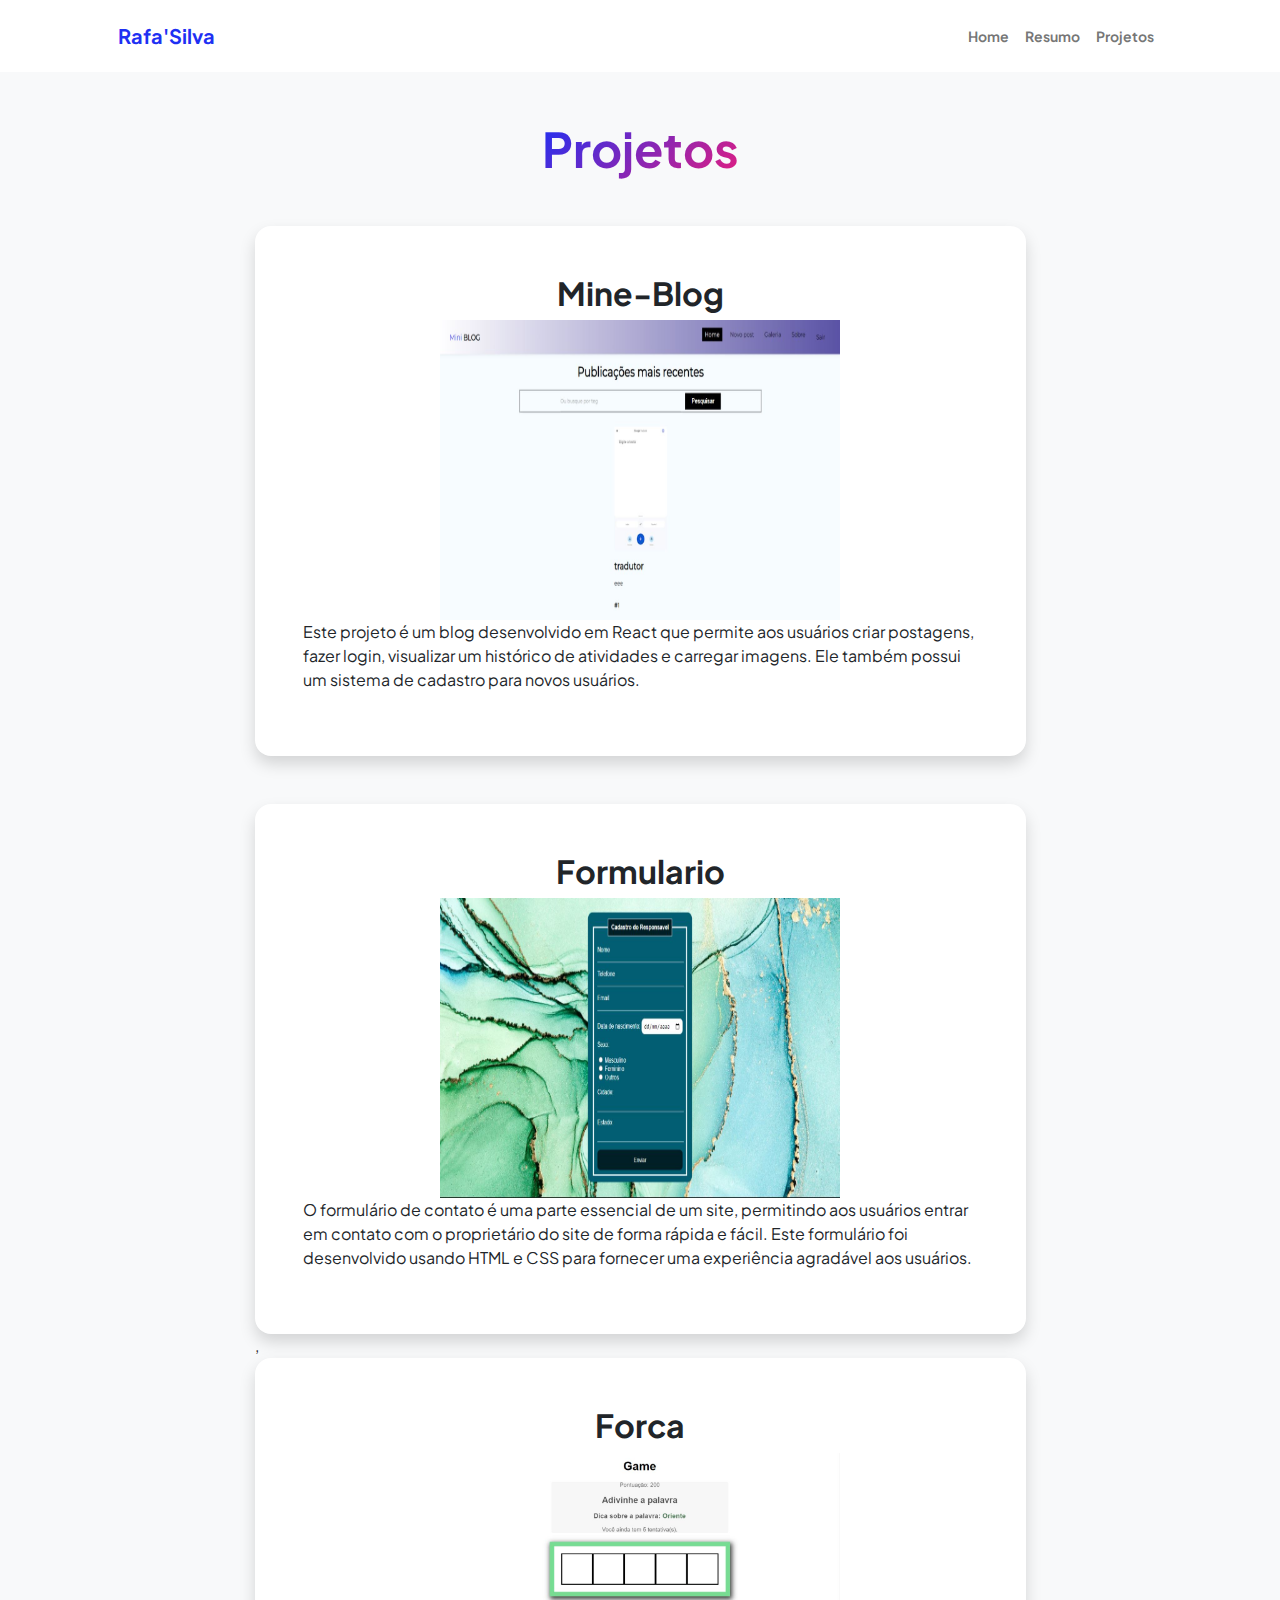
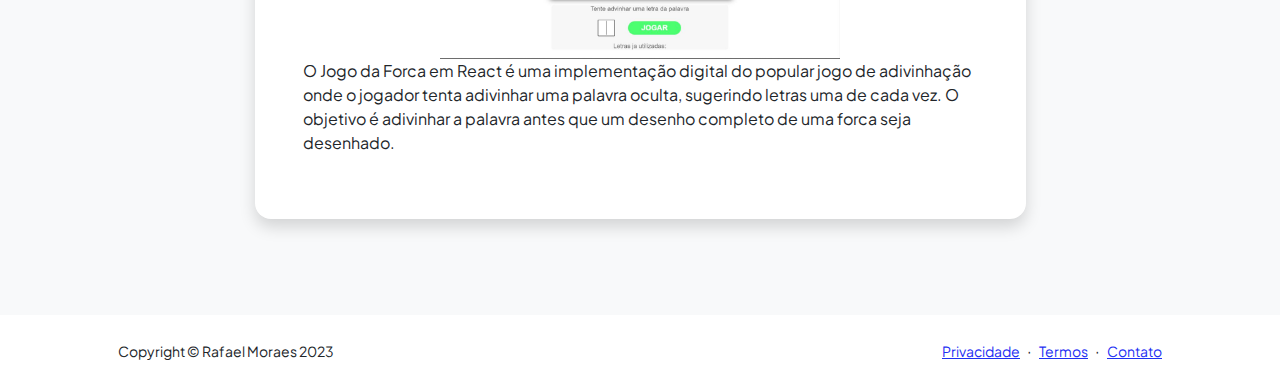
==== projects.html @ 76727541 "Portfilio" ====
<!DOCTYPE html>
<html lang="en">
    <head>
        <meta charset="utf-8" />
        <meta name="viewport" content="width=device-width, initial-scale=1, shrink-to-fit=no" />
        <meta name="description" content="" />
        <meta name="author" content="" />
        <title>Modern Business - Start Bootstrap Template</title>
        <!-- Favicon-->
        <link rel="icon" type="image/x-icon" href="assets/favicon2.ico" />
        <!-- Custom Google font-->
        <link rel="preconnect" href="https://fonts.googleapis.com" />
        <link rel="preconnect" href="https://fonts.gstatic.com" crossorigin />
        <link href="https://fonts.googleapis.com/css2?family=Plus+Jakarta+Sans:wght@100;200;300;400;500;600;700;800;900&amp;display=swap" rel="stylesheet" />
        <!-- Bootstrap icons-->
        <link href="https://cdn.jsdelivr.net/npm/bootstrap-icons@1.8.1/font/bootstrap-icons.css" rel="stylesheet" />
        <!-- Core theme CSS (includes Bootstrap)-->
        <link href="css/styles.css" rel="stylesheet" />
    </head>
    <body class="d-flex flex-column h-100 bg-light">
        <main class="flex-shrink-0">
            <!-- Navigation-->
            <nav class="navbar navbar-expand-lg navbar-light bg-white py-3">
                <div class="container px-5">
                    
                    <a class="navbar-brand" href="index.html"><span class="fw-bolder text-primary">Rafa'Silva</span></a>
                    <button class="navbar-toggler" type="button" data-bs-toggle="collapse" data-bs-target="#navbarSupportedContent" aria-controls="navbarSupportedContent" aria-expanded="false" aria-label="Toggle navigation"><span class="navbar-toggler-icon"></span></button>
                    <div class="collapse navbar-collapse" id="navbarSupportedContent">
                        <ul class="navbar-nav ms-auto mb-2 mb-lg-0 small fw-bolder">
                            <li class="nav-item"><a class="nav-link" href="index.html">Home</a></li>
                            <li class="nav-item"><a class="nav-link" href="resume.html">Resumo</a></li>
                            <li class="nav-item"><a class="nav-link" href="projects.html">Projetos</a></li>
                            
                        </ul>
                    </div>
                </div>
            </nav>
            <!-- Projects Section-->
            <section class="py-5">
                <div class="container px-5 mb-5">
                    <div class="text-center mb-5">
                        <h1 class="display-5 fw-bolder mb-0"><span class="text-gradient d-inline">Projetos</span></h1>
                    </div>
                    <div class="row gx-5 justify-content-center">
                        <div class="col-lg-11 col-xl-9 col-xxl-8">
                            <!-- Project Card 1-->
                            <div class="card overflow-hidden shadow rounded-4 border-0 mb-5">
                                <div class="card-body p-0">
                                    <div class="d-flex align-items-center">
                                        <div class="p-5">
                                            <h2 class="fw-bolder text-center">Mine-Blog</h2>
                                            <a href="https://leafy-cendol-9f517e.netlify.app/"><img class="img-fluid" src="assets/mineBlog.jpg" alt="10" width="400" height="300"/></a>
                                            <p>Este projeto é um blog desenvolvido em React que permite aos usuários criar postagens, fazer login, visualizar um histórico de atividades e carregar imagens. Ele também possui um sistema de cadastro para novos usuários.</p>
                                            
                                        </div>
                                        
                                    </div>
                                </div>
                            </div>
                            <!-- Project Card 2-->
                            <div class="card overflow-hidden shadow rounded-4 border-0">
                                <div class="card-body p-0">
                                    <div class="d-flex align-items-center">
                                        <div class="p-5">
                                            <h2 class="fw-bolder text-center" >Formulario</h2>
                                            <a href="https://github.com/RafaSilva01/Projeto_Form"><img class="img-fluid " src="assets/Form.jpg" alt="..." width="400" height="300" /></a>
                                            
                                            <p>O formulário de contato é uma parte essencial de um site, permitindo aos usuários entrar em contato com o proprietário do site de forma rápida e fácil. Este formulário foi desenvolvido usando HTML e CSS para fornecer uma experiência agradável aos usuários.</p>
                                            
                                        </div>
                                        
                                    </div>
                                </div>
                            </div>
                            ,<div class="card overflow-hidden shadow rounded-4 border-0">
                                <div class="card-body p-0">
                                    <div class="d-flex align-items-center">
                                        <div class="p-5">
                                            <h2 class="fw-bolder text-center" >Forca</h2>
                                            <a href="https://glittering-kringle-42301a.netlify.app" ><img class="img-fluid "  src="assets/Forca.jpg" alt="..." /></a>
                                            
                                            <p>O Jogo da Forca em React é uma implementação digital do popular jogo de adivinhação onde o jogador tenta adivinhar uma palavra oculta, sugerindo letras uma de cada vez. O objetivo é adivinhar a palavra antes que um desenho completo de uma forca seja desenhado.</p>
                                            
                                        </div>
                                        
                                    </div>
                                </div>
                            </div>
                        </div>
                    </div>
                </div>
            </section>
            <!-- Call to action section-->
        </main>
        <!-- Footer-->
        <footer class="bg-white py-4 mt-auto">
            <div class="container px-5">
                <div class="row align-items-center justify-content-between flex-column flex-sm-row">
                    <div class="col-auto"><div class="small m-0">Copyright &copy; Rafael Moraes 2023</div></div>
                    <div class="col-auto">
                        <a class="small" href="#!">Privacidade</a>
                        <span class="mx-1">&middot;</span>
                        <a class="small" href="#!">Termos</a>
                        <span class="mx-1">&middot;</span>
                        <a class="small" href="#!">Contato</a>
                    </div>
                </div>
            </div>
        </footer>
        <!-- Bootstrap core JS-->
        <script src="https://cdn.jsdelivr.net/npm/bootstrap@5.2.3/dist/js/bootstrap.bundle.min.js"></script>
        <!-- Core theme JS-->
        <script src="js/scripts.js"></script>
    </body>
</html>
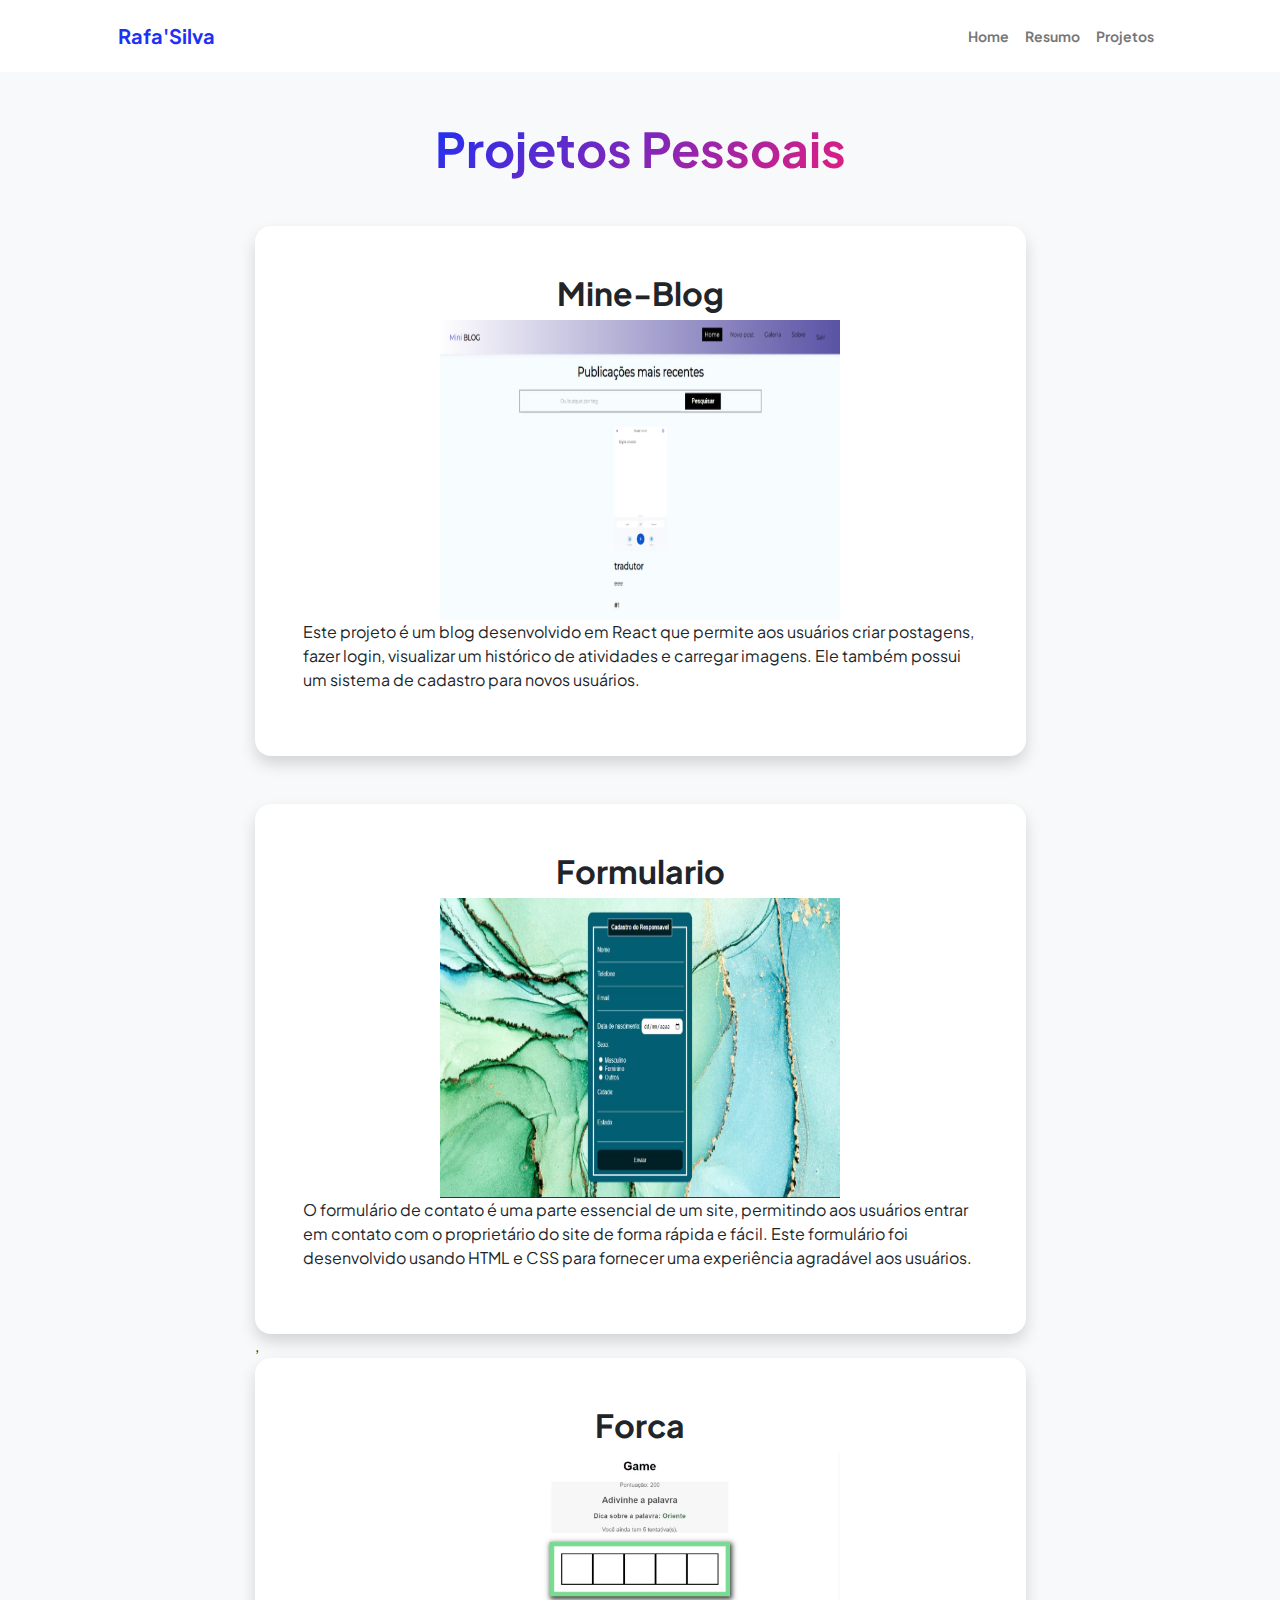
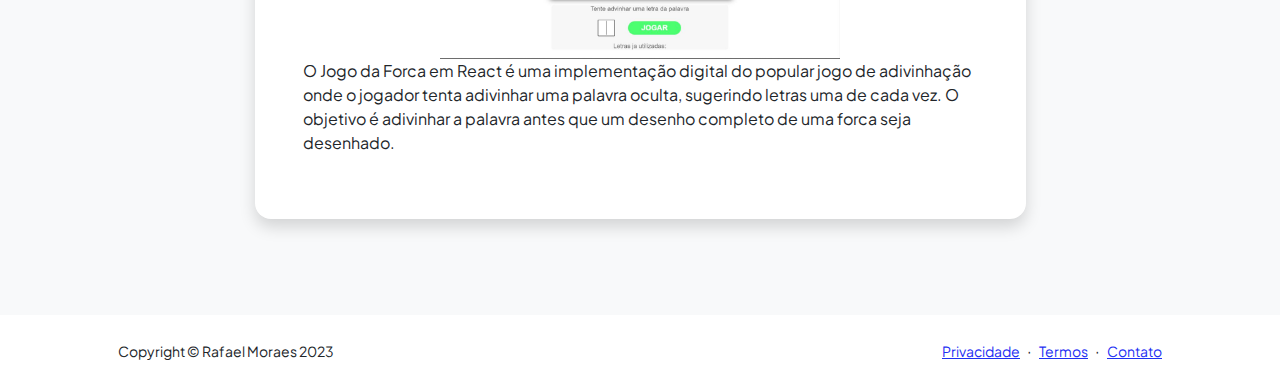
==== commit 15f3565e: "Atualização" ====
--- a/projects.html
+++ b/projects.html
@@ -39,7 +39,7 @@
             <section class="py-5">
                 <div class="container px-5 mb-5">
                     <div class="text-center mb-5">
-                        <h1 class="display-5 fw-bolder mb-0"><span class="text-gradient d-inline">Projetos</span></h1>
+                        <h1 class="display-5 fw-bolder mb-0"><span class="text-gradient d-inline">Projetos Pessoais</span></h1>
                     </div>
                     <div class="row gx-5 justify-content-center">
                         <div class="col-lg-11 col-xl-9 col-xxl-8">
